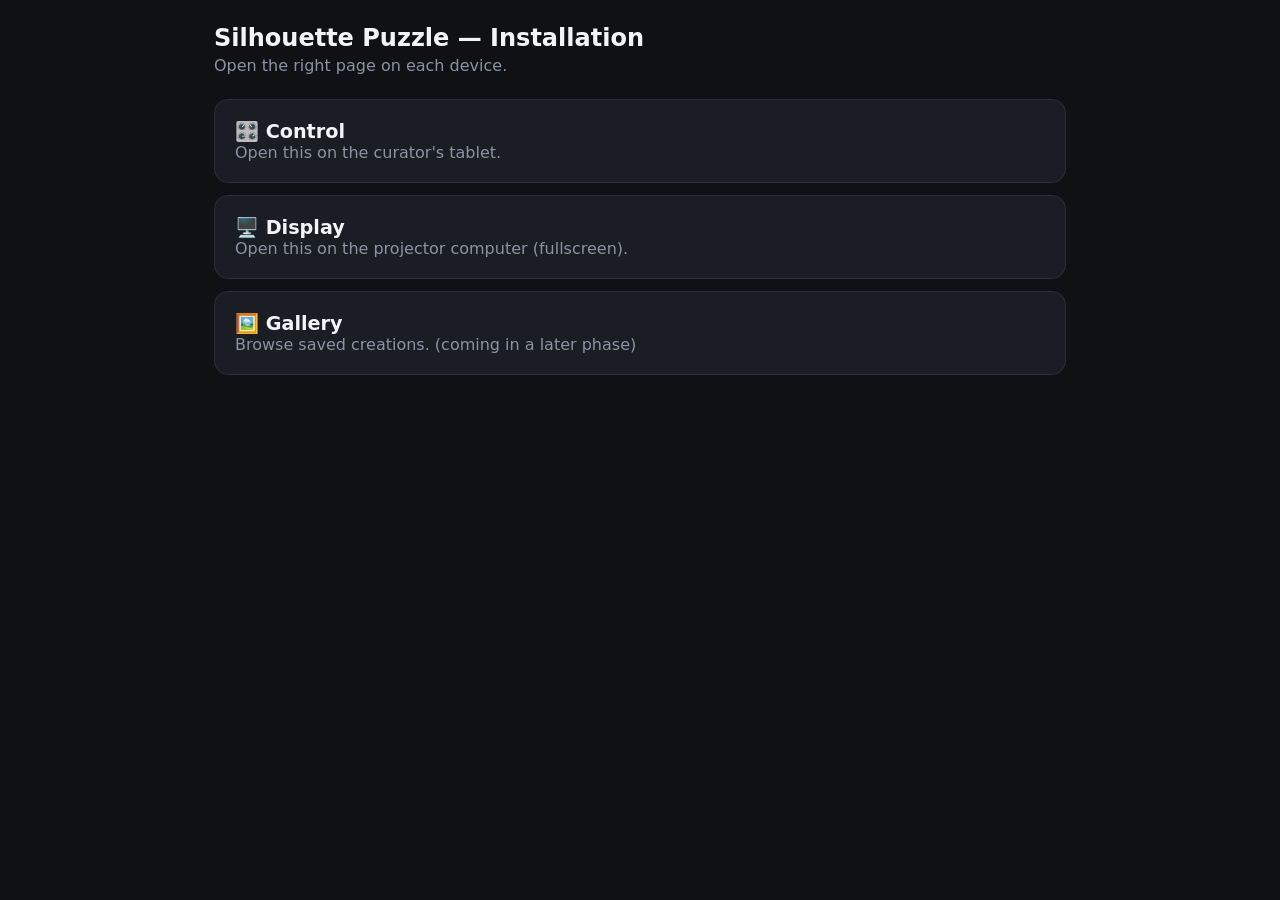
==== index.html @ b6bb0717 "Phase 1: skeleton with tablet-to-projector realtime sync Co-Authored-By: Claude Opus 4.8 <noreply@an" ====
<!doctype html>
<html lang="en">
<head>
  <meta charset="utf-8" />
  <meta name="viewport" content="width=device-width, initial-scale=1" />
  <title>Silhouette Puzzle</title>
  <link rel="stylesheet" href="style.css" />
</head>
<body>
  <div class="wrap">
    <h1>Silhouette Puzzle — Installation</h1>
    <p class="sub">Open the right page on each device.</p>

    <a class="card" href="control.html">
      <b>🎛️ Control</b><br />
      <span>Open this on the curator's tablet.</span>
    </a>
    <a class="card" href="display.html">
      <b>🖥️ Display</b><br />
      <span>Open this on the projector computer (fullscreen).</span>
    </a>
    <a class="card" href="gallery.html">
      <b>🖼️ Gallery</b><br />
      <span>Browse saved creations. (coming in a later phase)</span>
    </a>
  </div>
</body>
</html>
---- style.css ----
:root {
  --bg: #0f1115;
  --panel: #1a1d24;
  --accent: #4f8cff;
  --text: #f2f4f8;
  --muted: #8b93a3;
}

* { box-sizing: border-box; }

body {
  margin: 0;
  font-family: system-ui, -apple-system, sans-serif;
  background: var(--bg);
  color: var(--text);
  min-height: 100vh;
}

.wrap {
  max-width: 900px;
  margin: 0 auto;
  padding: 24px;
}

h1 { font-size: 1.5rem; margin: 0 0 4px; }
.sub { color: var(--muted); margin: 0 0 24px; }

/* Connection indicator */
#status-dot {
  display: inline-block;
  width: 12px; height: 12px;
  border-radius: 50%;
  background: #d9534f;   /* red = not connected */
  vertical-align: middle;
  margin-right: 8px;
}
#status-dot.online { background: #5cb85c; }  /* green = connected */

/* Control page big buttons (tablet-friendly) */
.btn {
  display: block;
  width: 100%;
  padding: 28px;
  margin: 14px 0;
  font-size: 1.4rem;
  font-weight: 600;
  color: var(--text);
  background: var(--panel);
  border: 2px solid #2a2f3a;
  border-radius: 16px;
  cursor: pointer;
}
.btn:active { transform: scale(0.99); }
.btn.primary { background: var(--accent); border-color: var(--accent); }

/* Landing links */
.card {
  display: block;
  padding: 20px;
  margin: 12px 0;
  background: var(--panel);
  border: 1px solid #2a2f3a;
  border-radius: 14px;
  color: var(--text);
  text-decoration: none;
}
.card b { font-size: 1.2rem; }
.card span { color: var(--muted); }

/* Display page */
.stage {
  display: flex;
  flex-direction: column;
  align-items: center;
  justify-content: center;
  min-height: 100vh;
  text-align: center;
}
.stage .big { font-size: 4rem; font-weight: 700; }
.stage .label { color: var(--muted); font-size: 1.2rem; letter-spacing: 2px; text-transform: uppercase; }
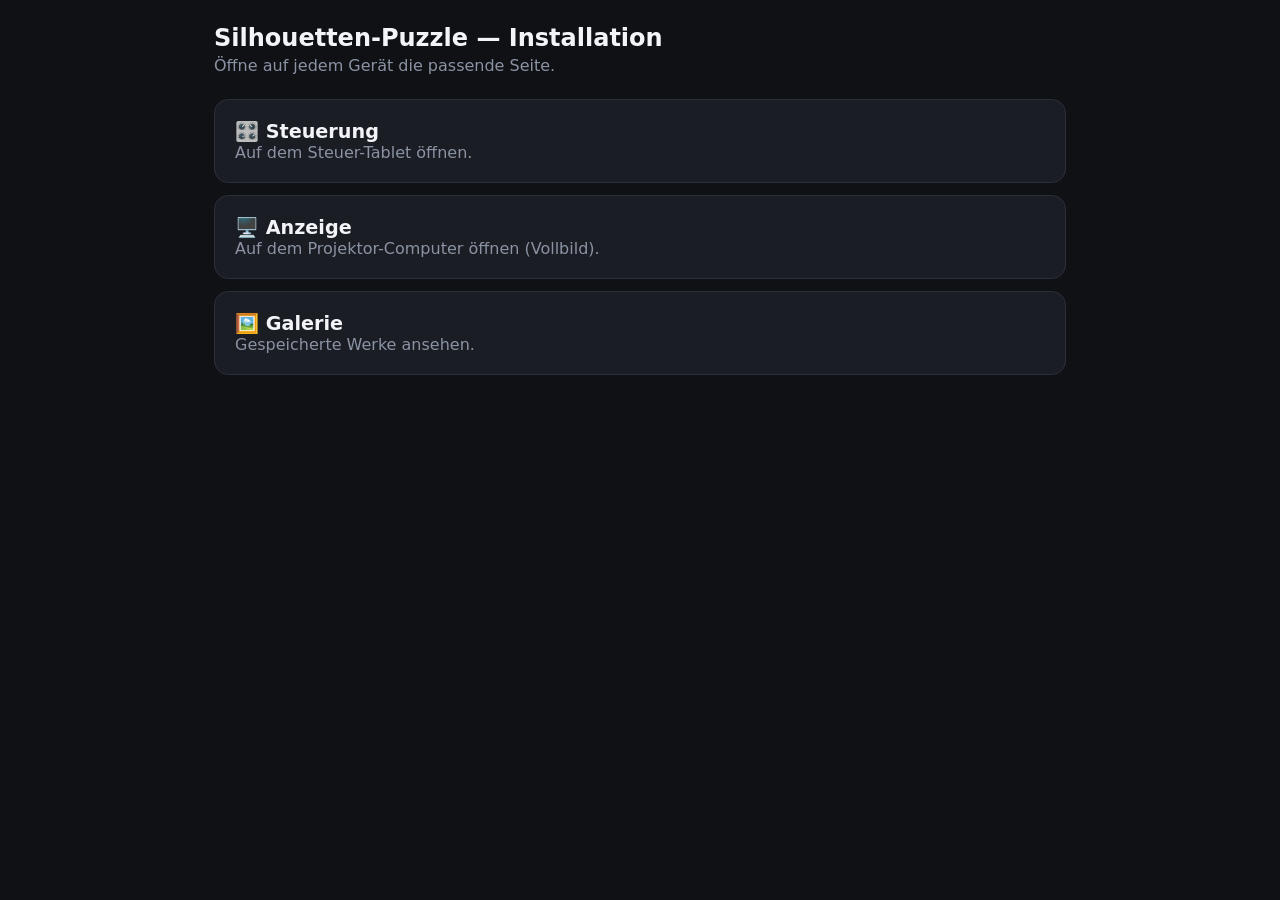
==== commit 972e1459: "Translate all visible UI text to German Co-Authored-By: Claude Opus 4.8 <noreply@anthropic.com>" ====
--- a/index.html
+++ b/index.html
@@ -1,27 +1,27 @@
 <!doctype html>
-<html lang="en">
+<html lang="de">
 <head>
   <meta charset="utf-8" />
   <meta name="viewport" content="width=device-width, initial-scale=1" />
-  <title>Silhouette Puzzle</title>
+  <title>Silhouetten-Puzzle</title>
   <link rel="stylesheet" href="style.css" />
 </head>
 <body>
   <div class="wrap">
-    <h1>Silhouette Puzzle — Installation</h1>
-    <p class="sub">Open the right page on each device.</p>
+    <h1>Silhouetten-Puzzle — Installation</h1>
+    <p class="sub">Öffne auf jedem Gerät die passende Seite.</p>
 
     <a class="card" href="control.html">
-      <b>🎛️ Control</b><br />
-      <span>Open this on the curator's tablet.</span>
+      <b>🎛️ Steuerung</b><br />
+      <span>Auf dem Steuer-Tablet öffnen.</span>
     </a>
     <a class="card" href="display.html">
-      <b>🖥️ Display</b><br />
-      <span>Open this on the projector computer (fullscreen).</span>
+      <b>🖥️ Anzeige</b><br />
+      <span>Auf dem Projektor-Computer öffnen (Vollbild).</span>
     </a>
     <a class="card" href="gallery.html">
-      <b>🖼️ Gallery</b><br />
-      <span>Browse saved creations. (coming in a later phase)</span>
+      <b>🖼️ Galerie</b><br />
+      <span>Gespeicherte Werke ansehen.</span>
     </a>
   </div>
 </body>
--- a/style.css
+++ b/style.css
@@ -67,6 +67,280 @@
 .card b { font-size: 1.2rem; }
 .card span { color: var(--muted); }
 
+/* Control page: puzzle grid */
+.grid {
+  display: grid;
+  grid-template-columns: repeat(3, 1fr);
+  gap: 12px;
+  margin-bottom: 20px;
+}
+.puzzle {
+  background: var(--panel);
+  border: 3px solid #2a2f3a;
+  border-radius: 14px;
+  padding: 8px;
+  cursor: pointer;
+  color: var(--text);
+  display: flex;
+  flex-direction: column;
+  align-items: center;
+  gap: 6px;
+}
+.puzzle img {
+  width: 100%;
+  aspect-ratio: 1;
+  object-fit: contain;
+  background: #fff;
+  border-radius: 8px;
+}
+.puzzle span { font-size: 0.85rem; text-align: center; line-height: 1.2; }
+.puzzle.sel { border-color: var(--accent); }
+
+.controlbar {
+  position: sticky;
+  bottom: 0;
+  background: linear-gradient(transparent, var(--bg) 30%);
+  padding-top: 12px;
+}
+.controlbar .btn { padding: 20px; margin: 8px 0; }
+
+.hidden { display: none !important; }
+
+/* Display page: puzzle view */
+.puzzleview { justify-content: flex-start; padding-top: 4vh; }
+.puzzle-name { font-size: 2.5rem; font-weight: 700; margin-bottom: 3vh; }
+.panels {
+  display: flex;
+  gap: 4vw;
+  align-items: flex-start;
+  justify-content: center;
+  width: 100%;
+}
+.panels figure { margin: 0; text-align: center; }
+.panels img, .panels canvas {
+  width: 38vw;
+  max-width: 520px;
+  aspect-ratio: 1;
+  object-fit: contain;
+  background: #fff;
+  border-radius: 12px;
+}
+.panels figcaption { color: var(--muted); margin-top: 12px; font-size: 1.1rem; }
+
+/* Control: link button + gallery admin */
+.link-btn {
+  font-size: 0.85rem;
+  font-weight: 500;
+  color: var(--accent);
+  background: none;
+  border: none;
+  cursor: pointer;
+  margin-left: 10px;
+  vertical-align: middle;
+}
+.admin-row {
+  display: flex;
+  align-items: center;
+  gap: 12px;
+  background: var(--panel);
+  border: 1px solid #2a2f3a;
+  border-radius: 12px;
+  padding: 10px;
+  margin-bottom: 10px;
+}
+.admin-row img {
+  width: 60px; height: 60px;
+  object-fit: contain;
+  background: #fff;
+  border-radius: 6px;
+  flex: none;
+}
+.admin-meta { flex: 1; display: flex; flex-direction: column; min-width: 0; }
+.admin-meta b { font-size: 1rem; }
+.admin-meta span { color: var(--muted); font-size: 0.8rem; }
+.del-btn {
+  flex: none;
+  padding: 12px 16px;
+  font-size: 1rem;
+  color: #fff;
+  background: #d9534f;
+  border: none;
+  border-radius: 10px;
+  cursor: pointer;
+}
+.del-btn:disabled { opacity: 0.6; }
+
+/* Gallery */
+.gal-card {
+  background: var(--panel);
+  border: 1px solid #2a2f3a;
+  border-radius: 14px;
+  padding: 16px;
+  margin-bottom: 16px;
+}
+.gal-head { display: flex; justify-content: space-between; align-items: baseline; margin-bottom: 12px; }
+.gal-head b { font-size: 1.2rem; }
+.gal-head span { color: var(--muted); font-size: 0.9rem; }
+.gal-row {
+  display: grid;
+  grid-template-columns: repeat(3, 1fr);
+  gap: 10px;
+}
+.gal-row figure { margin: 0; text-align: center; }
+.gal-row img {
+  width: 100%;
+  aspect-ratio: 1;
+  object-fit: contain;
+  background: #fff;
+  border-radius: 8px;
+}
+.gal-row figcaption { color: var(--muted); font-size: 0.8rem; margin-top: 6px; }
+@media (max-width: 560px) { .gal-row { grid-template-columns: repeat(2, 1fr); } }
+
+/* Small buttons on the display (setup/idle) */
+.mini-btn {
+  margin-top: 20px;
+  padding: 12px 20px;
+  font-size: 1rem;
+  color: var(--text);
+  background: var(--panel);
+  border: 1px solid #2a2f3a;
+  border-radius: 10px;
+  cursor: pointer;
+}
+.mini-btn.primary { background: var(--accent); border-color: var(--accent); }
+.hint { color: var(--muted); margin-top: 16px; max-width: 640px; text-align: center; }
+
+/* Calibration screen */
+.setup-title { margin: 12px 0 0; }
+.calib-stage {
+  position: relative;
+  width: min(90vw, 900px);
+  margin: 16px auto;
+  line-height: 0;
+  touch-action: none;   /* let us handle drags */
+}
+.calib-stage video { width: 100%; height: auto; border-radius: 10px; display: block; }
+.crop-box {
+  position: absolute;
+  border: 3px solid #ffd24a;
+  box-shadow: 0 0 0 9999px rgba(0,0,0,0.45);
+  cursor: move;
+}
+.crop-box .handle {
+  position: absolute;
+  right: -12px; bottom: -12px;
+  width: 24px; height: 24px;
+  background: #ffd24a;
+  border-radius: 50%;
+  cursor: nwse-resize;
+}
+.setup-controls { display: flex; flex-wrap: wrap; gap: 10px; justify-content: center; }
+.setup-controls .mini-btn { margin-top: 0; }
+
+.slider-row {
+  display: flex;
+  align-items: center;
+  gap: 12px;
+  margin-top: 14px;
+  flex-wrap: wrap;
+  justify-content: center;
+}
+.slider-row label { color: var(--muted); }
+.slider-row input[type="range"] { width: 220px; }
+.slider-row select {
+  font-size: 1rem;
+  padding: 10px 14px;
+  border-radius: 10px;
+  border: 1px solid #2a2f3a;
+  background: #1a1d24;
+  color: var(--text);
+  max-width: 320px;
+}
+.slider-row .mini-btn { margin-top: 0; }
+.preview-label { color: var(--muted); font-size: 0.9rem; margin-top: 14px; text-align: center; }
+.preview-canvas {
+  margin-top: 8px;
+  width: 260px;
+  height: 260px;
+  background: #fff;
+  border-radius: 10px;
+}
+
+/* Result screen: 2x2 grid */
+#result { justify-content: flex-start; padding-top: 2vh; }
+.result-title { font-size: 2.2rem; font-weight: 700; margin-bottom: 2vh; }
+.result-grid {
+  display: grid;
+  grid-template-columns: repeat(3, 1fr);
+  gap: 2vw;
+  width: 66vw;            /* leaves clear space at both edges for the QR codes */
+  max-width: 1150px;
+  margin: 0 auto;
+  justify-items: center;
+}
+.result-grid figure { margin: 0; text-align: center; width: 100%; }
+.result-grid img, .result-grid canvas {
+  width: 100%;
+  aspect-ratio: 1;
+  max-height: 72vh;
+  object-fit: contain;
+  background: #fff;
+  border-radius: 10px;
+}
+.result-grid figcaption { color: var(--muted); margin-top: 8px; font-size: 1rem; }
+
+/* Task screen */
+#task { justify-content: flex-start; padding-top: 3vh; }
+.task-name { font-size: 2.4rem; font-weight: 700; margin-bottom: 2vh; }
+.task-canvas-wrap { position: relative; }
+#taskCanvas {
+  width: min(88vh, 88vw);
+  height: min(88vh, 88vw);
+  background: #111;
+  border-radius: 12px;
+}
+.ref-thumb {
+  position: absolute;
+  top: 12px; right: 12px;
+  width: 12%;
+  min-width: 70px;
+  background: #fff;
+  border-radius: 8px;
+  border: 2px solid rgba(255,255,255,0.6);
+}
+
+/* QR codes on the projector edges */
+.qr-badge {
+  position: fixed;
+  top: 50%;
+  transform: translateY(-50%);
+  z-index: 50;
+  text-align: center;
+}
+.qr-left { left: 2vw; }
+.qr-right { right: 2vw; }
+body.setup-mode .qr-badge { display: none; }
+.qr-box {
+  background: #fff;
+  padding: 10px;
+  border-radius: 12px;
+  display: inline-block;
+  line-height: 0;
+}
+.qr-box img {
+  display: block;
+  width: 150px;
+  height: 150px;
+  image-rendering: pixelated;
+}
+.qr-cap {
+  margin-top: 10px;
+  color: var(--text);
+  font-size: 1rem;
+  max-width: 170px;
+}
+
 /* Display page */
 .stage {
   display: flex;
